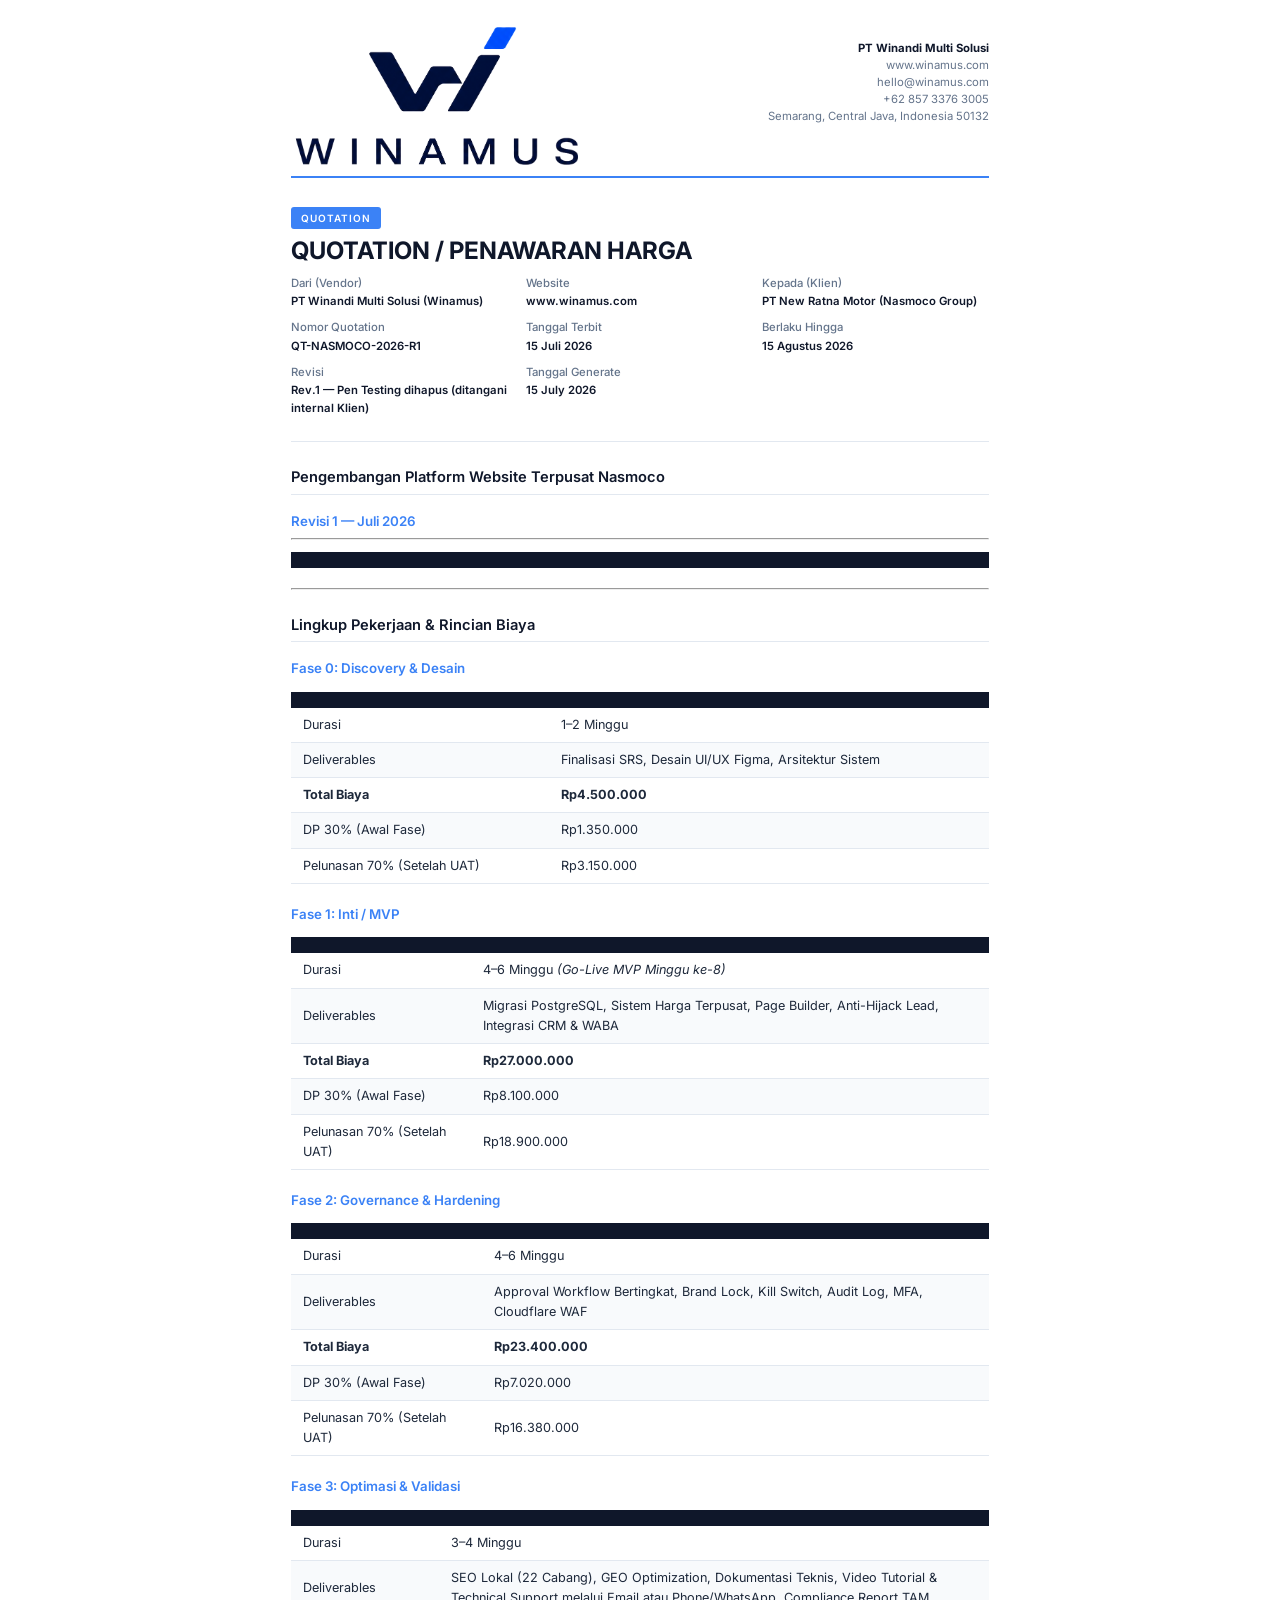
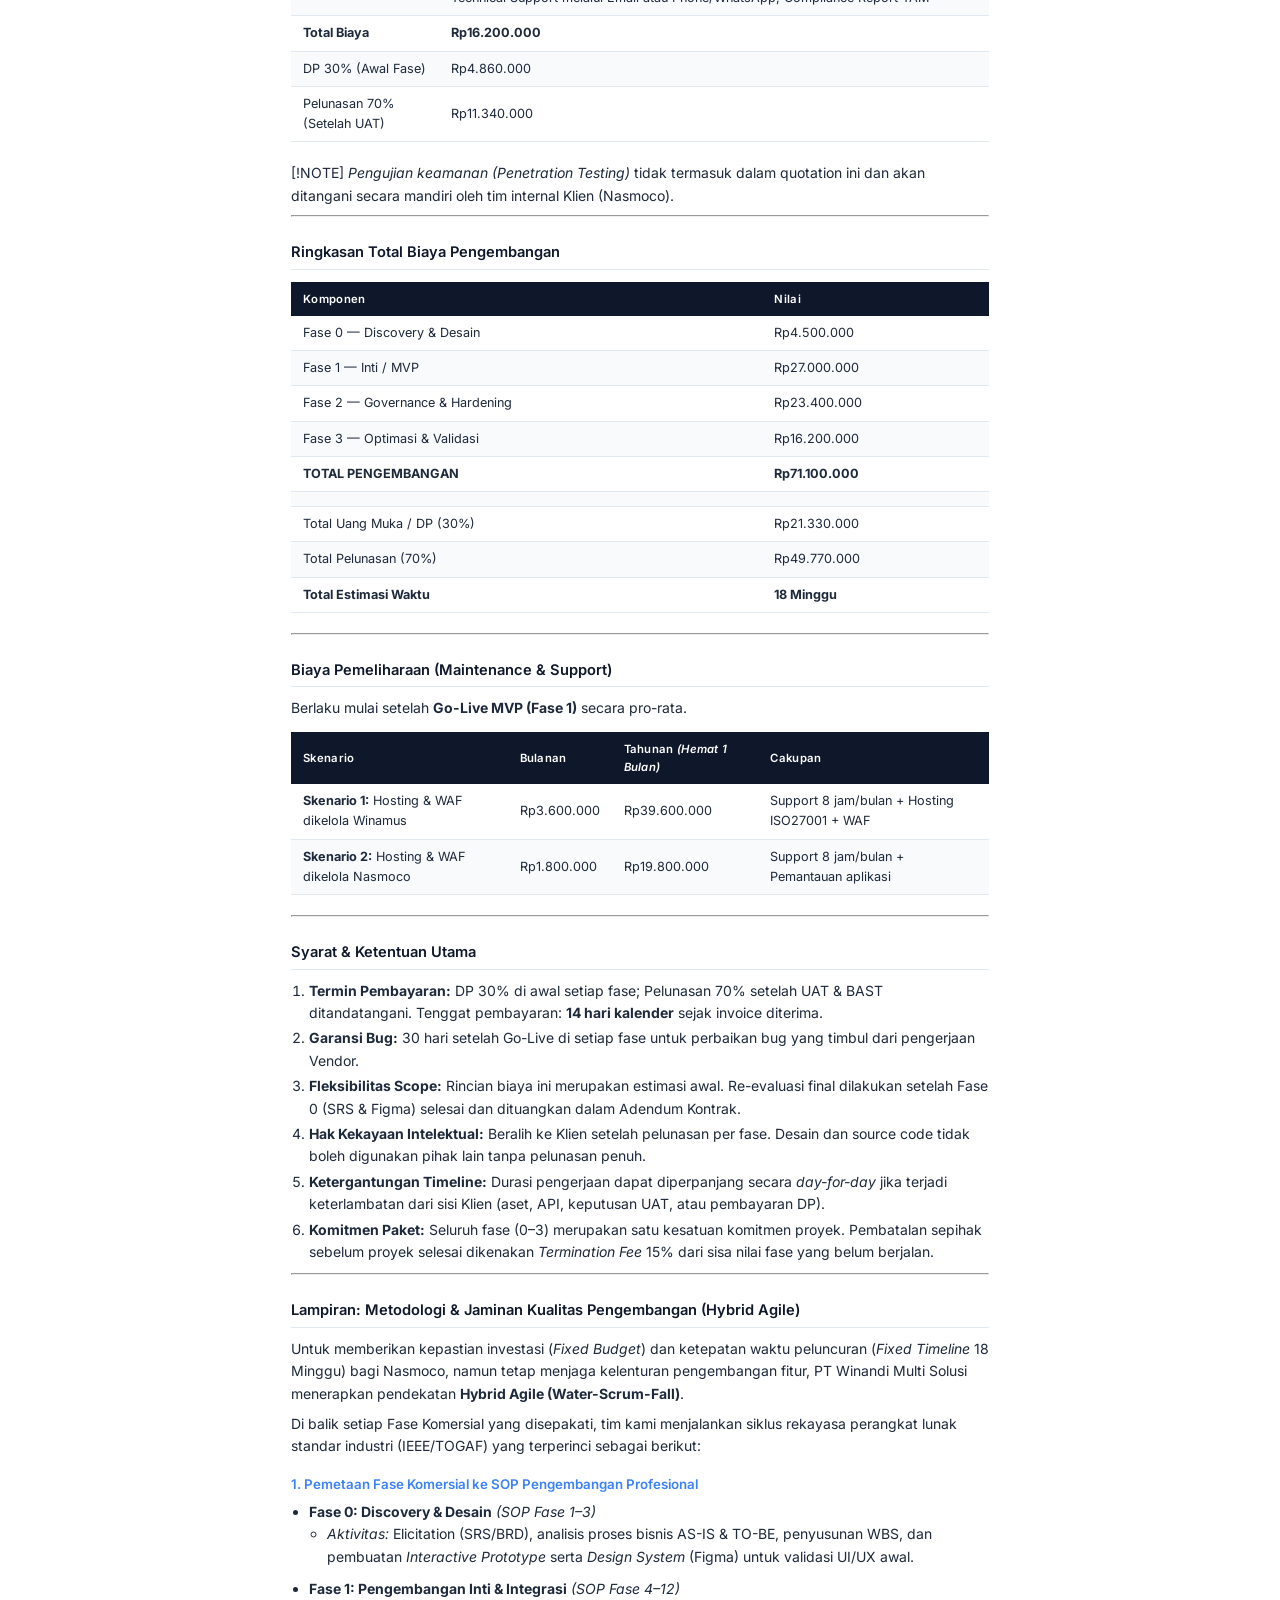
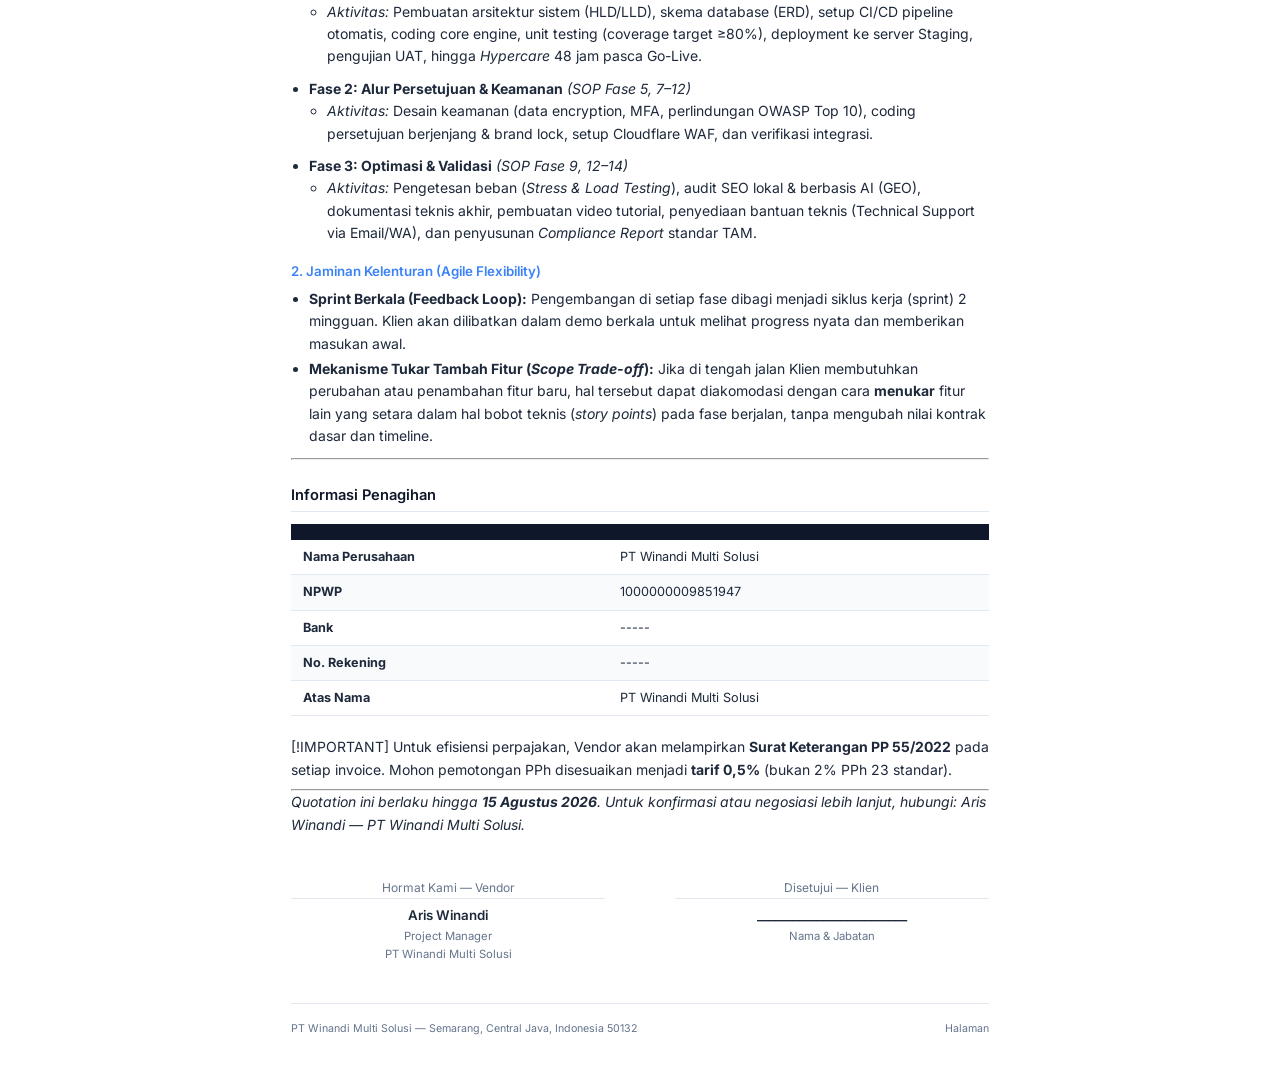
==== dokumen generator/output/Quotation_Nasmoco_Rev1_modern.html @ 472f0f01 "generate update" ====
<!DOCTYPE html>
<html lang="id">
<head>
  <meta charset="UTF-8">
  <meta name="viewport" content="width=device-width, initial-scale=1.0">
  <title>QUOTATION / PENAWARAN HARGA — Winamus</title>
  <style>/* ═══════════════════════════════════════════
   Modern Style — Clean, minimal, tech-forward
   Winamus Document Generator
   ═══════════════════════════════════════════ */

@import url('https://fonts.googleapis.com/css2?family=Inter:wght@300;400;500;600;700&display=swap');

:root {
  --color-primary:    #0F172A;
  --color-secondary:  #3B82F6;
  --color-accent:     #F59E0B;
  --color-text:       #1E293B;
  --color-muted:      #64748B;
  --color-border:     #E2E8F0;
  --color-bg:         #FFFFFF;
  --color-surface:    #F8FAFC;
}

* { box-sizing: border-box; margin: 0; padding: 0; }

body {
  font-family: 'Inter', -apple-system, sans-serif;
  font-size: 10.5pt;
  color: var(--color-text);
  background: var(--color-bg);
  line-height: 1.6;
}

/* ── Page layout ── */
.page { max-width: 794px; margin: 0 auto; padding: 40px 48px; }

/* ── Header / Letterhead ── */
.letterhead {
  display: flex;
  justify-content: space-between;
  align-items: flex-start;
  padding-bottom: 20px;
  border-bottom: 2px solid var(--color-secondary);
  margin-bottom: 28px;
}
.letterhead-logo img {
  height: 150px;
  width: auto;
  margin-top: -20px;
  margin-bottom: -20px;
}
.letterhead-logo .brand-name {
  font-size: 22pt;
  font-weight: 700;
  color: var(--color-primary);
  letter-spacing: -0.5px;
}
.letterhead-info { text-align: right; }
.letterhead-info p { font-size: 8.5pt; color: var(--color-muted); line-height: 1.5; }
.letterhead-info strong { color: var(--color-primary); }

/* ── Document title ── */
.doc-title {
  margin-bottom: 24px;
}
.doc-type-badge {
  display: inline-block;
  background: var(--color-secondary);
  color: white;
  font-size: 7.5pt;
  font-weight: 600;
  letter-spacing: 1px;
  text-transform: uppercase;
  padding: 3px 10px;
  border-radius: 3px;
  margin-bottom: 8px;
}
.doc-title h1 {
  font-size: 18pt;
  font-weight: 700;
  color: var(--color-primary);
  line-height: 1.2;
}
.doc-meta {
  margin-top: 8px;
  display: grid;
  grid-template-columns: repeat(3, 1fr);
  gap: 8px;
}
.doc-meta-item { font-size: 8.5pt; }
.doc-meta-item .label { color: var(--color-muted); font-weight: 500; }
.doc-meta-item .value { color: var(--color-primary); font-weight: 600; }

/* ── Content body ── */
.doc-body h2 {
  font-size: 11pt;
  font-weight: 600;
  color: var(--color-primary);
  margin: 24px 0 10px;
  padding-bottom: 4px;
  border-bottom: 1px solid var(--color-border);
}
.doc-body h3 {
  font-size: 10pt;
  font-weight: 600;
  color: var(--color-secondary);
  margin: 16px 0 6px;
}
.doc-body p { margin-bottom: 8px; }
.doc-body ul, .doc-body ol {
  padding-left: 18px;
  margin-bottom: 10px;
}
.doc-body li { margin-bottom: 3px; }

/* ── Tables ── */
table {
  width: 100%;
  border-collapse: collapse;
  font-size: 9.5pt;
  margin: 12px 0 20px;
}
thead tr { background: var(--color-primary); color: white; }
thead th {
  padding: 8px 12px;
  text-align: left;
  font-weight: 600;
  font-size: 8.5pt;
  letter-spacing: 0.3px;
}
tbody tr:nth-child(even) { background: var(--color-surface); }
tbody td { padding: 7px 12px; border-bottom: 1px solid var(--color-border); }
tfoot tr { background: var(--color-surface); font-weight: 600; }
tfoot td { padding: 8px 12px; border-top: 2px solid var(--color-secondary); }

/* ── Highlight box ── */
.highlight-box {
  background: linear-gradient(135deg, var(--color-primary) 0%, #1E3A5F 100%);
  color: white;
  padding: 16px 20px;
  border-radius: 6px;
  margin: 20px 0;
}
.highlight-box .total-label { font-size: 8.5pt; opacity: 0.7; text-transform: uppercase; letter-spacing: 1px; }
.highlight-box .total-value { font-size: 20pt; font-weight: 700; }

/* ── Signature block ── */
.signature-block {
  margin-top: 40px;
  display: flex;
  justify-content: space-between;
}
.signature-party { text-align: center; width: 45%; }
.signature-party .party-label { font-size: 9pt; color: var(--color-muted); margin-bottom: 60px; }
.signature-party .signature-line { border-top: 1px solid var(--color-border); padding-top: 6px; }
.signature-party .signer-name { font-weight: 600; font-size: 10pt; }
.signature-party .signer-title { font-size: 8.5pt; color: var(--color-muted); }

/* ── Footer ── */
.doc-footer {
  margin-top: 40px;
  padding-top: 16px;
  border-top: 1px solid var(--color-border);
  display: flex;
  justify-content: space-between;
  align-items: center;
}
.doc-footer p { font-size: 8pt; color: var(--color-muted); }
.doc-footer .page-num { font-size: 8pt; color: var(--color-muted); }

/* ── Alert / Note boxes ── */
.note-box {
  background: #EFF6FF;
  border-left: 3px solid var(--color-secondary);
  padding: 10px 14px;
  margin: 12px 0;
  font-size: 9pt;
  border-radius: 0 4px 4px 0;
}
.warning-box {
  background: #FFFBEB;
  border-left: 3px solid var(--color-accent);
  padding: 10px 14px;
  margin: 12px 0;
  font-size: 9pt;
  border-radius: 0 4px 4px 0;
}

/* ── Print / PDF ── */
@media print {
  body { font-size: 10pt; }
  .page { padding: 0; }
  .letterhead { page-break-after: avoid; }
  tr { page-break-inside: avoid; }
}
@page {
  size: A4;
  margin: 20mm 15mm 20mm 15mm;
}
</style>
</head>
<body>
<div class="page">

  
  <div class="letterhead">
    <div class="letterhead-logo">
      
        <img src="[data-uri]" alt="Winamus Logo">
      
    </div>
    <div class="letterhead-info">
      <p><strong>PT Winandi Multi Solusi</strong></p>
      <p>www.winamus.com</p>
      <p>hello@winamus.com</p>
      <p>+62 857 3376 3005</p>
      <p>Semarang, Central Java, Indonesia 50132</p>
    </div>
  </div>

  
  <div class="doc-title">
    <span class="doc-type-badge">QUOTATION</span>
    <h1>QUOTATION / PENAWARAN HARGA</h1>
    <div class="doc-meta">
      
      <div class="doc-meta-item">
        <div class="label">Dari (Vendor)</div>
        <div class="value">PT Winandi Multi Solusi (Winamus)</div>
      </div>
      
      <div class="doc-meta-item">
        <div class="label">Website</div>
        <div class="value">www.winamus.com</div>
      </div>
      
      <div class="doc-meta-item">
        <div class="label">Kepada (Klien)</div>
        <div class="value">PT New Ratna Motor (Nasmoco Group)</div>
      </div>
      
      <div class="doc-meta-item">
        <div class="label">Nomor Quotation</div>
        <div class="value">QT-NASMOCO-2026-R1</div>
      </div>
      
      <div class="doc-meta-item">
        <div class="label">Tanggal Terbit</div>
        <div class="value">15 Juli 2026</div>
      </div>
      
      <div class="doc-meta-item">
        <div class="label">Berlaku Hingga</div>
        <div class="value">15 Agustus 2026</div>
      </div>
      
      <div class="doc-meta-item">
        <div class="label">Revisi</div>
        <div class="value">Rev.1 — Pen Testing dihapus (ditangani internal Klien)</div>
      </div>
      
      <div class="doc-meta-item">
        <div class="label">Tanggal Generate</div>
        <div class="value">15 July 2026</div>
      </div>
    </div>
  </div>

  <hr style="border: none; border-top: 1px solid var(--color-border, #E2E8F0); margin: 0 0 20px;">

  
  <div class="doc-body">
    <h2>Pengembangan Platform Website Terpusat Nasmoco</h2>
<h3>Revisi 1 — Juli 2026</h3>
<hr />
<table>
<thead>
<tr>
  <th></th>
  <th></th>
</tr>
</thead>
<tbody>
</tbody>
</table>
<hr />
<h2>Lingkup Pekerjaan &amp; Rincian Biaya</h2>
<h3>Fase 0: Discovery &amp; Desain</h3>
<table>
<thead>
<tr>
  <th></th>
  <th></th>
</tr>
</thead>
<tbody>
<tr>
  <td>Durasi</td>
  <td>1–2 Minggu</td>
</tr>
<tr>
  <td>Deliverables</td>
  <td>Finalisasi SRS, Desain UI/UX Figma, Arsitektur Sistem</td>
</tr>
<tr>
  <td><strong>Total Biaya</strong></td>
  <td><strong>Rp4.500.000</strong></td>
</tr>
<tr>
  <td>DP 30% (Awal Fase)</td>
  <td>Rp1.350.000</td>
</tr>
<tr>
  <td>Pelunasan 70% (Setelah UAT)</td>
  <td>Rp3.150.000</td>
</tr>
</tbody>
</table>
<h3>Fase 1: Inti / MVP</h3>
<table>
<thead>
<tr>
  <th></th>
  <th></th>
</tr>
</thead>
<tbody>
<tr>
  <td>Durasi</td>
  <td>4–6 Minggu <em>(Go-Live MVP Minggu ke-8)</em></td>
</tr>
<tr>
  <td>Deliverables</td>
  <td>Migrasi PostgreSQL, Sistem Harga Terpusat, Page Builder, Anti-Hijack Lead, Integrasi CRM &amp; WABA</td>
</tr>
<tr>
  <td><strong>Total Biaya</strong></td>
  <td><strong>Rp27.000.000</strong></td>
</tr>
<tr>
  <td>DP 30% (Awal Fase)</td>
  <td>Rp8.100.000</td>
</tr>
<tr>
  <td>Pelunasan 70% (Setelah UAT)</td>
  <td>Rp18.900.000</td>
</tr>
</tbody>
</table>
<h3>Fase 2: Governance &amp; Hardening</h3>
<table>
<thead>
<tr>
  <th></th>
  <th></th>
</tr>
</thead>
<tbody>
<tr>
  <td>Durasi</td>
  <td>4–6 Minggu</td>
</tr>
<tr>
  <td>Deliverables</td>
  <td>Approval Workflow Bertingkat, Brand Lock, Kill Switch, Audit Log, MFA, Cloudflare WAF</td>
</tr>
<tr>
  <td><strong>Total Biaya</strong></td>
  <td><strong>Rp23.400.000</strong></td>
</tr>
<tr>
  <td>DP 30% (Awal Fase)</td>
  <td>Rp7.020.000</td>
</tr>
<tr>
  <td>Pelunasan 70% (Setelah UAT)</td>
  <td>Rp16.380.000</td>
</tr>
</tbody>
</table>
<h3>Fase 3: Optimasi &amp; Validasi</h3>
<table>
<thead>
<tr>
  <th></th>
  <th></th>
</tr>
</thead>
<tbody>
<tr>
  <td>Durasi</td>
  <td>3–4 Minggu</td>
</tr>
<tr>
  <td>Deliverables</td>
  <td>SEO Lokal (22 Cabang), GEO Optimization, Dokumentasi Teknis, Video Tutorial &amp; Technical Support melalui Email atau Phone/WhatsApp, Compliance Report TAM</td>
</tr>
<tr>
  <td><strong>Total Biaya</strong></td>
  <td><strong>Rp16.200.000</strong></td>
</tr>
<tr>
  <td>DP 30% (Awal Fase)</td>
  <td>Rp4.860.000</td>
</tr>
<tr>
  <td>Pelunasan 70% (Setelah UAT)</td>
  <td>Rp11.340.000</td>
</tr>
</tbody>
</table>
<blockquote>
<p>[!NOTE]
<em>Pengujian keamanan (Penetration Testing)</em> tidak termasuk dalam quotation ini dan akan ditangani secara mandiri oleh tim internal Klien (Nasmoco).</p>
</blockquote>
<hr />
<h2>Ringkasan Total Biaya Pengembangan</h2>
<table>
<thead>
<tr>
  <th>Komponen</th>
  <th>Nilai</th>
</tr>
</thead>
<tbody>
<tr>
  <td>Fase 0 — Discovery &amp; Desain</td>
  <td>Rp4.500.000</td>
</tr>
<tr>
  <td>Fase 1 — Inti / MVP</td>
  <td>Rp27.000.000</td>
</tr>
<tr>
  <td>Fase 2 — Governance &amp; Hardening</td>
  <td>Rp23.400.000</td>
</tr>
<tr>
  <td>Fase 3 — Optimasi &amp; Validasi</td>
  <td>Rp16.200.000</td>
</tr>
<tr>
  <td><strong>TOTAL PENGEMBANGAN</strong></td>
  <td><strong>Rp71.100.000</strong></td>
</tr>
<tr>
  <td></td>
  <td></td>
</tr>
<tr>
  <td>Total Uang Muka / DP (30%)</td>
  <td>Rp21.330.000</td>
</tr>
<tr>
  <td>Total Pelunasan (70%)</td>
  <td>Rp49.770.000</td>
</tr>
<tr>
  <td><strong>Total Estimasi Waktu</strong></td>
  <td><strong>18 Minggu</strong></td>
</tr>
</tbody>
</table>
<hr />
<h2>Biaya Pemeliharaan (Maintenance &amp; Support)</h2>
<p>Berlaku mulai setelah <strong>Go-Live MVP (Fase 1)</strong> secara pro-rata.</p>
<table>
<thead>
<tr>
  <th>Skenario</th>
  <th>Bulanan</th>
  <th>Tahunan <em>(Hemat 1 Bulan)</em></th>
  <th>Cakupan</th>
</tr>
</thead>
<tbody>
<tr>
  <td><strong>Skenario 1:</strong> Hosting &amp; WAF dikelola Winamus</td>
  <td>Rp3.600.000</td>
  <td>Rp39.600.000</td>
  <td>Support 8 jam/bulan + Hosting ISO27001 + WAF</td>
</tr>
<tr>
  <td><strong>Skenario 2:</strong> Hosting &amp; WAF dikelola Nasmoco</td>
  <td>Rp1.800.000</td>
  <td>Rp19.800.000</td>
  <td>Support 8 jam/bulan + Pemantauan aplikasi</td>
</tr>
</tbody>
</table>
<hr />
<h2>Syarat &amp; Ketentuan Utama</h2>
<ol>
<li><strong>Termin Pembayaran:</strong> DP 30% di awal setiap fase; Pelunasan 70% setelah UAT &amp; BAST ditandatangani. Tenggat pembayaran: <strong>14 hari kalender</strong> sejak invoice diterima.</li>
<li><strong>Garansi Bug:</strong> 30 hari setelah Go-Live di setiap fase untuk perbaikan bug yang timbul dari pengerjaan Vendor.</li>
<li><strong>Fleksibilitas Scope:</strong> Rincian biaya ini merupakan estimasi awal. Re-evaluasi final dilakukan setelah Fase 0 (SRS &amp; Figma) selesai dan dituangkan dalam Adendum Kontrak.</li>
<li><strong>Hak Kekayaan Intelektual:</strong> Beralih ke Klien setelah pelunasan per fase. Desain dan source code tidak boleh digunakan pihak lain tanpa pelunasan penuh.</li>
<li><strong>Ketergantungan Timeline:</strong> Durasi pengerjaan dapat diperpanjang secara <em>day-for-day</em> jika terjadi keterlambatan dari sisi Klien (aset, API, keputusan UAT, atau pembayaran DP).</li>
<li><strong>Komitmen Paket:</strong> Seluruh fase (0–3) merupakan satu kesatuan komitmen proyek. Pembatalan sepihak sebelum proyek selesai dikenakan <em>Termination Fee</em> 15% dari sisa nilai fase yang belum berjalan.</li>
</ol>
<hr />
<h2>Lampiran: Metodologi &amp; Jaminan Kualitas Pengembangan (Hybrid Agile)</h2>
<p>Untuk memberikan kepastian investasi (<em>Fixed Budget</em>) dan ketepatan waktu peluncuran (<em>Fixed Timeline</em> 18 Minggu) bagi Nasmoco, namun tetap menjaga kelenturan pengembangan fitur, PT Winandi Multi Solusi menerapkan pendekatan <strong>Hybrid Agile (Water-Scrum-Fall)</strong>.</p>
<p>Di balik setiap Fase Komersial yang disepakati, tim kami menjalankan siklus rekayasa perangkat lunak standar industri (IEEE/TOGAF) yang terperinci sebagai berikut:</p>
<h3>1. Pemetaan Fase Komersial ke SOP Pengembangan Profesional</h3>
<ul>
<li><strong>Fase 0: Discovery &amp; Desain</strong> <em>(SOP Fase 1–3)</em><ul>
<li><em>Aktivitas:</em> Elicitation (SRS/BRD), analisis proses bisnis AS-IS &amp; TO-BE, penyusunan WBS, dan pembuatan <em>Interactive Prototype</em> serta <em>Design System</em> (Figma) untuk validasi UI/UX awal.</li>
</ul>
</li>
<li><strong>Fase 1: Pengembangan Inti &amp; Integrasi</strong> <em>(SOP Fase 4–12)</em><ul>
<li><em>Aktivitas:</em> Pembuatan arsitektur sistem (HLD/LLD), skema database (ERD), setup CI/CD pipeline otomatis, coding core engine, unit testing (coverage target ≥80%), deployment ke server Staging, pengujian UAT, hingga <em>Hypercare</em> 48 jam pasca Go-Live.</li>
</ul>
</li>
<li><strong>Fase 2: Alur Persetujuan &amp; Keamanan</strong> <em>(SOP Fase 5, 7–12)</em><ul>
<li><em>Aktivitas:</em> Desain keamanan (data encryption, MFA, perlindungan OWASP Top 10), coding persetujuan berjenjang &amp; brand lock, setup Cloudflare WAF, dan verifikasi integrasi.</li>
</ul>
</li>
<li><strong>Fase 3: Optimasi &amp; Validasi</strong> <em>(SOP Fase 9, 12–14)</em><ul>
<li><em>Aktivitas:</em> Pengetesan beban (<em>Stress &amp; Load Testing</em>), audit SEO lokal &amp; berbasis AI (GEO), dokumentasi teknis akhir, pembuatan video tutorial, penyediaan bantuan teknis (Technical Support via Email/WA), dan penyusunan <em>Compliance Report</em> standar TAM.</li>
</ul>
</li>
</ul>
<h3>2. Jaminan Kelenturan (Agile Flexibility)</h3>
<ul>
<li><strong>Sprint Berkala (Feedback Loop):</strong> Pengembangan di setiap fase dibagi menjadi siklus kerja (sprint) 2 mingguan. Klien akan dilibatkan dalam demo berkala untuk melihat progress nyata dan memberikan masukan awal.</li>
<li><strong>Mekanisme Tukar Tambah Fitur (<em>Scope Trade-off</em>):</strong> Jika di tengah jalan Klien membutuhkan perubahan atau penambahan fitur baru, hal tersebut dapat diakomodasi dengan cara <strong>menukar</strong> fitur lain yang setara dalam hal bobot teknis (<em>story points</em>) pada fase berjalan, tanpa mengubah nilai kontrak dasar dan timeline.</li>
</ul>
<hr />
<h2>Informasi Penagihan</h2>
<table>
<thead>
<tr>
  <th></th>
  <th></th>
</tr>
</thead>
<tbody>
<tr>
  <td><strong>Nama Perusahaan</strong></td>
  <td>PT Winandi Multi Solusi</td>
</tr>
<tr>
  <td><strong>NPWP</strong></td>
  <td>1000000009851947</td>
</tr>
<tr>
  <td><strong>Bank</strong></td>
  <td>-----</td>
</tr>
<tr>
  <td><strong>No. Rekening</strong></td>
  <td>-----</td>
</tr>
<tr>
  <td><strong>Atas Nama</strong></td>
  <td>PT Winandi Multi Solusi</td>
</tr>
</tbody>
</table>
<blockquote>
<p>[!IMPORTANT]
Untuk efisiensi perpajakan, Vendor akan melampirkan <strong>Surat Keterangan PP 55/2022</strong> pada setiap invoice. Mohon pemotongan PPh disesuaikan menjadi <strong>tarif 0,5%</strong> (bukan 2% PPh 23 standar).</p>
</blockquote>
<hr />
<p><em>Quotation ini berlaku hingga <strong>15 Agustus 2026</strong>. Untuk konfirmasi atau negosiasi lebih lanjut, hubungi: Aris Winandi — PT Winandi Multi Solusi.</em></p>

  </div>

  
  <div class="signature-block">
    <div class="signature-party">
      <span class="party-label">Hormat Kami — Vendor</span>
      <div class="signature-line">
        <div class="signer-name">Aris Winandi</div>
        <div class="signer-title">Project Manager</div>
        <div class="signer-title">PT Winandi Multi Solusi</div>
      </div>
    </div>
    <div class="signature-party">
      <span class="party-label">Disetujui — Klien</span>
      <div class="signature-line">
        <div class="signer-name">_________________________</div>
        <div class="signer-title">Nama & Jabatan</div>
      </div>
    </div>
  </div>

  
  <div class="doc-footer">
    <p>PT Winandi Multi Solusi &mdash; Semarang, Central Java, Indonesia 50132</p>
    <p class="page-num">Halaman <span class="pagenum"></span></p>
  </div>

</div>
</body>
</html>
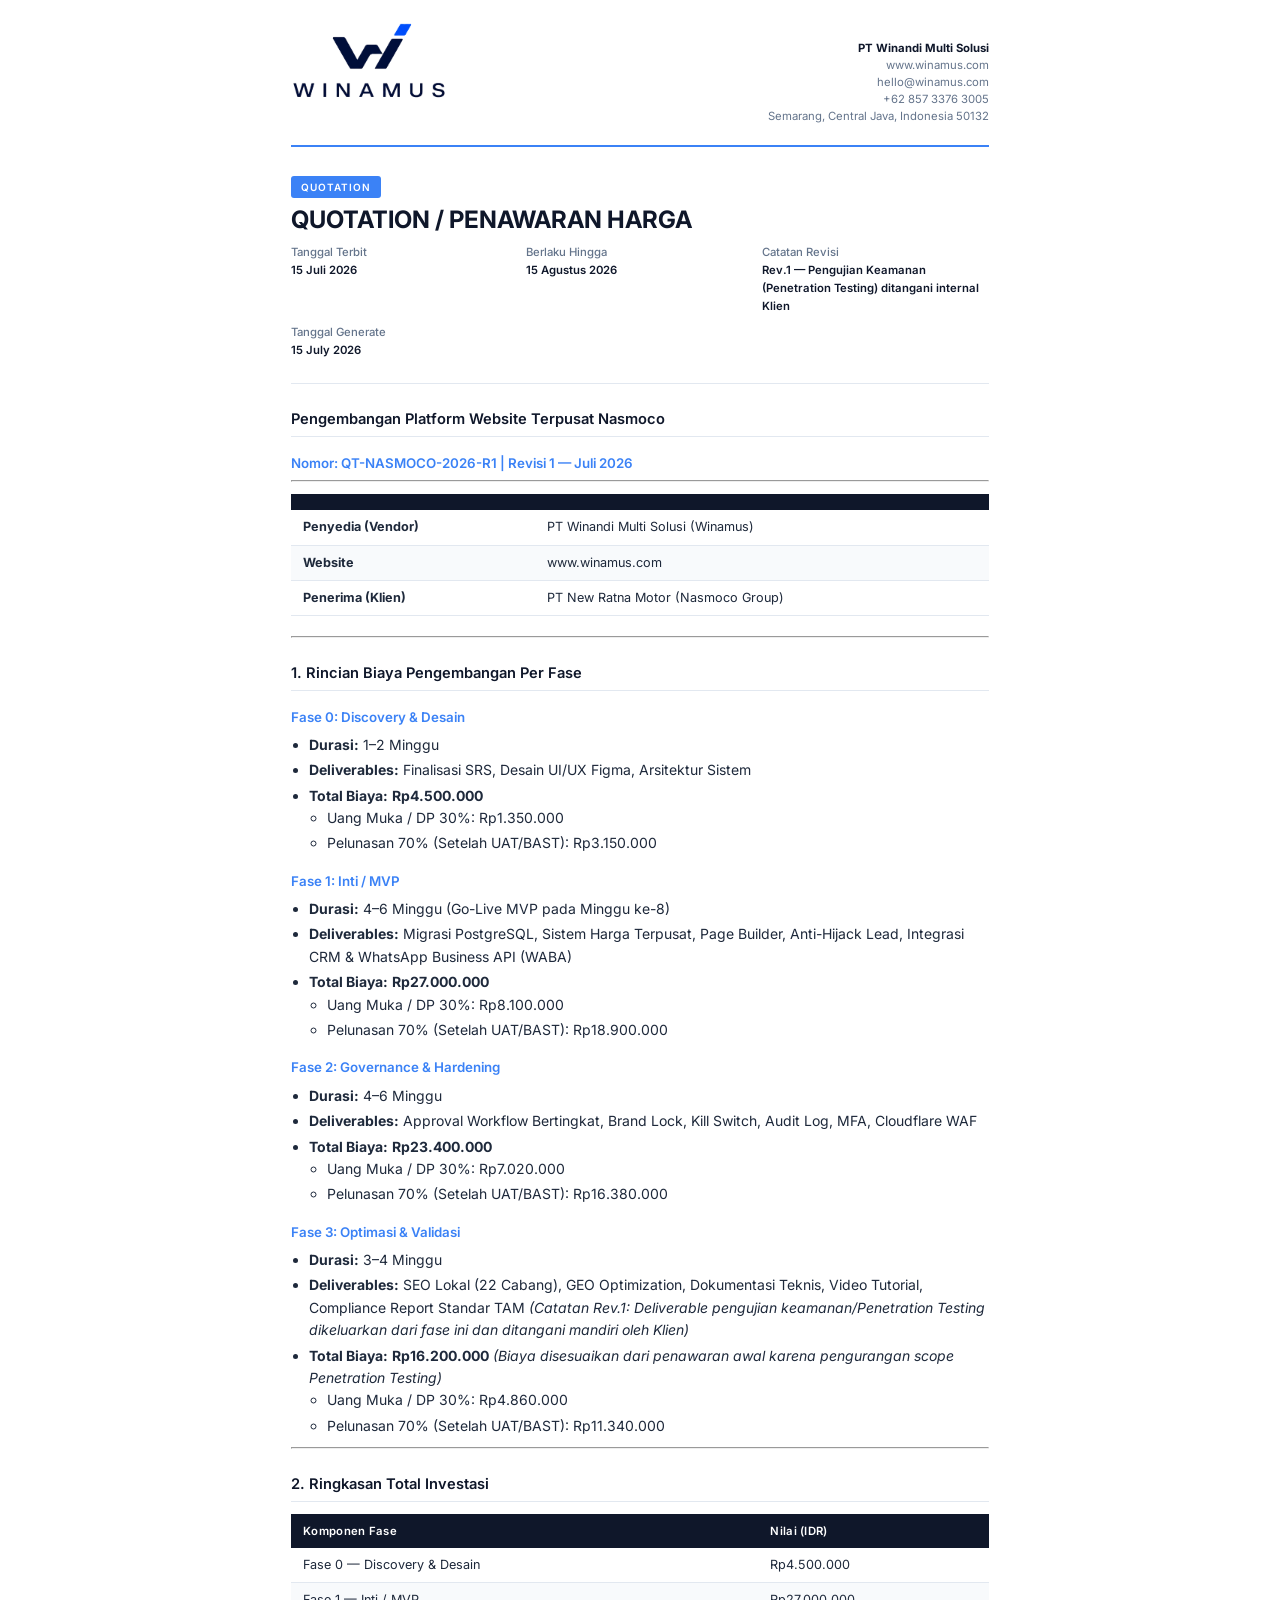
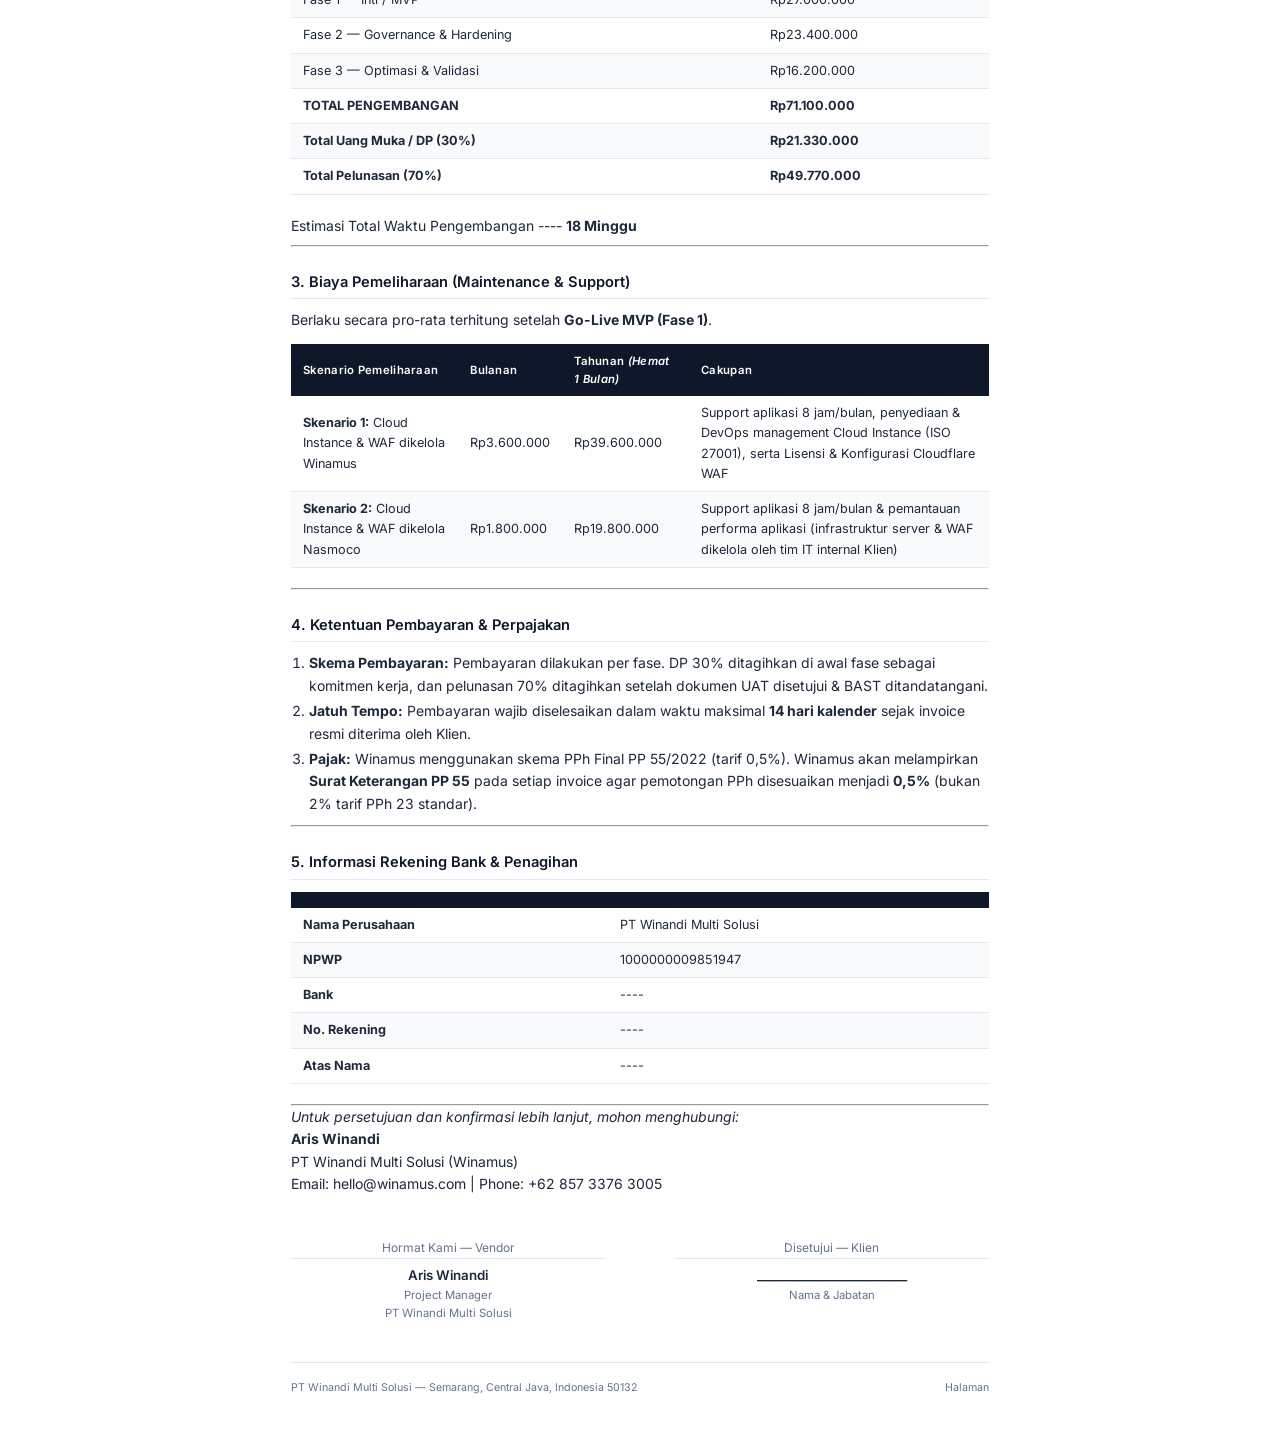
==== commit 19394d2e: "add some change" ====
--- a/dokumen generator/output/Quotation_Nasmoco_Rev1_modern.html
+++ b/dokumen generator/output/Quotation_Nasmoco_Rev1_modern.html
@@ -45,7 +45,7 @@
   margin-bottom: 28px;
 }
 .letterhead-logo img {
-  height: 150px;
+  height: 80px;
   width: auto;
   margin-top: -20px;
   margin-bottom: -20px;
@@ -226,26 +226,6 @@
     <div class="doc-meta">
       
       <div class="doc-meta-item">
-        <div class="label">Dari (Vendor)</div>
-        <div class="value">PT Winandi Multi Solusi (Winamus)</div>
-      </div>
-      
-      <div class="doc-meta-item">
-        <div class="label">Website</div>
-        <div class="value">www.winamus.com</div>
-      </div>
-      
-      <div class="doc-meta-item">
-        <div class="label">Kepada (Klien)</div>
-        <div class="value">PT New Ratna Motor (Nasmoco Group)</div>
-      </div>
-      
-      <div class="doc-meta-item">
-        <div class="label">Nomor Quotation</div>
-        <div class="value">QT-NASMOCO-2026-R1</div>
-      </div>
-      
-      <div class="doc-meta-item">
         <div class="label">Tanggal Terbit</div>
         <div class="value">15 Juli 2026</div>
       </div>
@@ -256,8 +236,8 @@
       </div>
       
       <div class="doc-meta-item">
-        <div class="label">Revisi</div>
-        <div class="value">Rev.1 — Pen Testing dihapus (ditangani internal Klien)</div>
+        <div class="label">Catatan Revisi</div>
+        <div class="value">Rev.1 — Pengujian Keamanan (Penetration Testing) ditangani internal Klien</div>
       </div>
       
       <div class="doc-meta-item">
@@ -272,7 +252,7 @@
   
   <div class="doc-body">
     <h2>Pengembangan Platform Website Terpusat Nasmoco</h2>
-<h3>Revisi 1 — Juli 2026</h3>
+<h3>Nomor: QT-NASMOCO-2026-R1 | Revisi 1 — Juli 2026</h3>
 <hr />
 <table>
 <thead>
@@ -282,193 +262,110 @@
 </tr>
 </thead>
 <tbody>
+<tr>
+  <td><strong>Penyedia (Vendor)</strong></td>
+  <td>PT Winandi Multi Solusi (Winamus)</td>
+</tr>
+<tr>
+  <td><strong>Website</strong></td>
+  <td>www.winamus.com</td>
+</tr>
+<tr>
+  <td><strong>Penerima (Klien)</strong></td>
+  <td>PT New Ratna Motor (Nasmoco Group)</td>
+</tr>
 </tbody>
 </table>
 <hr />
-<h2>Lingkup Pekerjaan &amp; Rincian Biaya</h2>
+<h2>1. Rincian Biaya Pengembangan Per Fase</h2>
 <h3>Fase 0: Discovery &amp; Desain</h3>
+<ul>
+<li><strong>Durasi:</strong> 1–2 Minggu</li>
+<li><strong>Deliverables:</strong> Finalisasi SRS, Desain UI/UX Figma, Arsitektur Sistem</li>
+<li><strong>Total Biaya:</strong> <strong>Rp4.500.000</strong><ul>
+<li>Uang Muka / DP 30%: Rp1.350.000</li>
+<li>Pelunasan 70% (Setelah UAT/BAST): Rp3.150.000</li>
+</ul>
+</li>
+</ul>
+<h3>Fase 1: Inti / MVP</h3>
+<ul>
+<li><strong>Durasi:</strong> 4–6 Minggu (Go-Live MVP pada Minggu ke-8)</li>
+<li><strong>Deliverables:</strong> Migrasi PostgreSQL, Sistem Harga Terpusat, Page Builder, Anti-Hijack Lead, Integrasi CRM &amp; WhatsApp Business API (WABA)</li>
+<li><strong>Total Biaya:</strong> <strong>Rp27.000.000</strong><ul>
+<li>Uang Muka / DP 30%: Rp8.100.000</li>
+<li>Pelunasan 70% (Setelah UAT/BAST): Rp18.900.000</li>
+</ul>
+</li>
+</ul>
+<h3>Fase 2: Governance &amp; Hardening</h3>
+<ul>
+<li><strong>Durasi:</strong> 4–6 Minggu</li>
+<li><strong>Deliverables:</strong> Approval Workflow Bertingkat, Brand Lock, Kill Switch, Audit Log, MFA, Cloudflare WAF</li>
+<li><strong>Total Biaya:</strong> <strong>Rp23.400.000</strong><ul>
+<li>Uang Muka / DP 30%: Rp7.020.000</li>
+<li>Pelunasan 70% (Setelah UAT/BAST): Rp16.380.000</li>
+</ul>
+</li>
+</ul>
+<h3>Fase 3: Optimasi &amp; Validasi</h3>
+<ul>
+<li><strong>Durasi:</strong> 3–4 Minggu</li>
+<li><strong>Deliverables:</strong> SEO Lokal (22 Cabang), GEO Optimization, Dokumentasi Teknis, Video Tutorial, Compliance Report Standar TAM <em>(Catatan Rev.1: Deliverable pengujian keamanan/Penetration Testing dikeluarkan dari fase ini dan ditangani mandiri oleh Klien)</em></li>
+<li><strong>Total Biaya:</strong> <strong>Rp16.200.000</strong> <em>(Biaya disesuaikan dari penawaran awal karena pengurangan scope Penetration Testing)</em><ul>
+<li>Uang Muka / DP 30%: Rp4.860.000</li>
+<li>Pelunasan 70% (Setelah UAT/BAST): Rp11.340.000</li>
+</ul>
+</li>
+</ul>
+<hr />
+<h2>2. Ringkasan Total Investasi</h2>
 <table>
 <thead>
 <tr>
-  <th></th>
-  <th></th>
+  <th>Komponen Fase</th>
+  <th>Nilai (IDR)</th>
 </tr>
 </thead>
 <tbody>
 <tr>
-  <td>Durasi</td>
-  <td>1–2 Minggu</td>
-</tr>
-<tr>
-  <td>Deliverables</td>
-  <td>Finalisasi SRS, Desain UI/UX Figma, Arsitektur Sistem</td>
-</tr>
-<tr>
-  <td><strong>Total Biaya</strong></td>
-  <td><strong>Rp4.500.000</strong></td>
-</tr>
-<tr>
-  <td>DP 30% (Awal Fase)</td>
-  <td>Rp1.350.000</td>
-</tr>
-<tr>
-  <td>Pelunasan 70% (Setelah UAT)</td>
-  <td>Rp3.150.000</td>
+  <td>Fase 0 — Discovery &amp; Desain</td>
+  <td>Rp4.500.000</td>
+</tr>
+<tr>
+  <td>Fase 1 — Inti / MVP</td>
+  <td>Rp27.000.000</td>
+</tr>
+<tr>
+  <td>Fase 2 — Governance &amp; Hardening</td>
+  <td>Rp23.400.000</td>
+</tr>
+<tr>
+  <td>Fase 3 — Optimasi &amp; Validasi</td>
+  <td>Rp16.200.000</td>
+</tr>
+<tr>
+  <td><strong>TOTAL PENGEMBANGAN</strong></td>
+  <td><strong>Rp71.100.000</strong></td>
+</tr>
+<tr>
+  <td><strong>Total Uang Muka / DP (30%)</strong></td>
+  <td><strong>Rp21.330.000</strong></td>
+</tr>
+<tr>
+  <td><strong>Total Pelunasan (70%)</strong></td>
+  <td><strong>Rp49.770.000</strong></td>
 </tr>
 </tbody>
 </table>
-<h3>Fase 1: Inti / MVP</h3>
+<p>Estimasi Total Waktu Pengembangan  ---- <strong>18 Minggu</strong></p>
+<hr />
+<h2>3. Biaya Pemeliharaan (Maintenance &amp; Support)</h2>
+<p>Berlaku secara pro-rata terhitung setelah <strong>Go-Live MVP (Fase 1)</strong>.</p>
 <table>
 <thead>
 <tr>
-  <th></th>
-  <th></th>
-</tr>
-</thead>
-<tbody>
-<tr>
-  <td>Durasi</td>
-  <td>4–6 Minggu <em>(Go-Live MVP Minggu ke-8)</em></td>
-</tr>
-<tr>
-  <td>Deliverables</td>
-  <td>Migrasi PostgreSQL, Sistem Harga Terpusat, Page Builder, Anti-Hijack Lead, Integrasi CRM &amp; WABA</td>
-</tr>
-<tr>
-  <td><strong>Total Biaya</strong></td>
-  <td><strong>Rp27.000.000</strong></td>
-</tr>
-<tr>
-  <td>DP 30% (Awal Fase)</td>
-  <td>Rp8.100.000</td>
-</tr>
-<tr>
-  <td>Pelunasan 70% (Setelah UAT)</td>
-  <td>Rp18.900.000</td>
-</tr>
-</tbody>
-</table>
-<h3>Fase 2: Governance &amp; Hardening</h3>
-<table>
-<thead>
-<tr>
-  <th></th>
-  <th></th>
-</tr>
-</thead>
-<tbody>
-<tr>
-  <td>Durasi</td>
-  <td>4–6 Minggu</td>
-</tr>
-<tr>
-  <td>Deliverables</td>
-  <td>Approval Workflow Bertingkat, Brand Lock, Kill Switch, Audit Log, MFA, Cloudflare WAF</td>
-</tr>
-<tr>
-  <td><strong>Total Biaya</strong></td>
-  <td><strong>Rp23.400.000</strong></td>
-</tr>
-<tr>
-  <td>DP 30% (Awal Fase)</td>
-  <td>Rp7.020.000</td>
-</tr>
-<tr>
-  <td>Pelunasan 70% (Setelah UAT)</td>
-  <td>Rp16.380.000</td>
-</tr>
-</tbody>
-</table>
-<h3>Fase 3: Optimasi &amp; Validasi</h3>
-<table>
-<thead>
-<tr>
-  <th></th>
-  <th></th>
-</tr>
-</thead>
-<tbody>
-<tr>
-  <td>Durasi</td>
-  <td>3–4 Minggu</td>
-</tr>
-<tr>
-  <td>Deliverables</td>
-  <td>SEO Lokal (22 Cabang), GEO Optimization, Dokumentasi Teknis, Video Tutorial &amp; Technical Support melalui Email atau Phone/WhatsApp, Compliance Report TAM</td>
-</tr>
-<tr>
-  <td><strong>Total Biaya</strong></td>
-  <td><strong>Rp16.200.000</strong></td>
-</tr>
-<tr>
-  <td>DP 30% (Awal Fase)</td>
-  <td>Rp4.860.000</td>
-</tr>
-<tr>
-  <td>Pelunasan 70% (Setelah UAT)</td>
-  <td>Rp11.340.000</td>
-</tr>
-</tbody>
-</table>
-<blockquote>
-<p>[!NOTE]
-<em>Pengujian keamanan (Penetration Testing)</em> tidak termasuk dalam quotation ini dan akan ditangani secara mandiri oleh tim internal Klien (Nasmoco).</p>
-</blockquote>
-<hr />
-<h2>Ringkasan Total Biaya Pengembangan</h2>
-<table>
-<thead>
-<tr>
-  <th>Komponen</th>
-  <th>Nilai</th>
-</tr>
-</thead>
-<tbody>
-<tr>
-  <td>Fase 0 — Discovery &amp; Desain</td>
-  <td>Rp4.500.000</td>
-</tr>
-<tr>
-  <td>Fase 1 — Inti / MVP</td>
-  <td>Rp27.000.000</td>
-</tr>
-<tr>
-  <td>Fase 2 — Governance &amp; Hardening</td>
-  <td>Rp23.400.000</td>
-</tr>
-<tr>
-  <td>Fase 3 — Optimasi &amp; Validasi</td>
-  <td>Rp16.200.000</td>
-</tr>
-<tr>
-  <td><strong>TOTAL PENGEMBANGAN</strong></td>
-  <td><strong>Rp71.100.000</strong></td>
-</tr>
-<tr>
-  <td></td>
-  <td></td>
-</tr>
-<tr>
-  <td>Total Uang Muka / DP (30%)</td>
-  <td>Rp21.330.000</td>
-</tr>
-<tr>
-  <td>Total Pelunasan (70%)</td>
-  <td>Rp49.770.000</td>
-</tr>
-<tr>
-  <td><strong>Total Estimasi Waktu</strong></td>
-  <td><strong>18 Minggu</strong></td>
-</tr>
-</tbody>
-</table>
-<hr />
-<h2>Biaya Pemeliharaan (Maintenance &amp; Support)</h2>
-<p>Berlaku mulai setelah <strong>Go-Live MVP (Fase 1)</strong> secara pro-rata.</p>
-<table>
-<thead>
-<tr>
-  <th>Skenario</th>
+  <th>Skenario Pemeliharaan</th>
   <th>Bulanan</th>
   <th>Tahunan <em>(Hemat 1 Bulan)</em></th>
   <th>Cakupan</th>
@@ -476,59 +373,28 @@
 </thead>
 <tbody>
 <tr>
-  <td><strong>Skenario 1:</strong> Hosting &amp; WAF dikelola Winamus</td>
+  <td><strong>Skenario 1:</strong> Cloud Instance &amp; WAF dikelola Winamus</td>
   <td>Rp3.600.000</td>
   <td>Rp39.600.000</td>
-  <td>Support 8 jam/bulan + Hosting ISO27001 + WAF</td>
-</tr>
-<tr>
-  <td><strong>Skenario 2:</strong> Hosting &amp; WAF dikelola Nasmoco</td>
+  <td>Support aplikasi 8 jam/bulan, penyediaan &amp; DevOps management Cloud Instance (ISO 27001), serta Lisensi &amp; Konfigurasi Cloudflare WAF</td>
+</tr>
+<tr>
+  <td><strong>Skenario 2:</strong> Cloud Instance &amp; WAF dikelola Nasmoco</td>
   <td>Rp1.800.000</td>
   <td>Rp19.800.000</td>
-  <td>Support 8 jam/bulan + Pemantauan aplikasi</td>
+  <td>Support aplikasi 8 jam/bulan &amp; pemantauan performa aplikasi (infrastruktur server &amp; WAF dikelola oleh tim IT internal Klien)</td>
 </tr>
 </tbody>
 </table>
 <hr />
-<h2>Syarat &amp; Ketentuan Utama</h2>
+<h2>4. Ketentuan Pembayaran &amp; Perpajakan</h2>
 <ol>
-<li><strong>Termin Pembayaran:</strong> DP 30% di awal setiap fase; Pelunasan 70% setelah UAT &amp; BAST ditandatangani. Tenggat pembayaran: <strong>14 hari kalender</strong> sejak invoice diterima.</li>
-<li><strong>Garansi Bug:</strong> 30 hari setelah Go-Live di setiap fase untuk perbaikan bug yang timbul dari pengerjaan Vendor.</li>
-<li><strong>Fleksibilitas Scope:</strong> Rincian biaya ini merupakan estimasi awal. Re-evaluasi final dilakukan setelah Fase 0 (SRS &amp; Figma) selesai dan dituangkan dalam Adendum Kontrak.</li>
-<li><strong>Hak Kekayaan Intelektual:</strong> Beralih ke Klien setelah pelunasan per fase. Desain dan source code tidak boleh digunakan pihak lain tanpa pelunasan penuh.</li>
-<li><strong>Ketergantungan Timeline:</strong> Durasi pengerjaan dapat diperpanjang secara <em>day-for-day</em> jika terjadi keterlambatan dari sisi Klien (aset, API, keputusan UAT, atau pembayaran DP).</li>
-<li><strong>Komitmen Paket:</strong> Seluruh fase (0–3) merupakan satu kesatuan komitmen proyek. Pembatalan sepihak sebelum proyek selesai dikenakan <em>Termination Fee</em> 15% dari sisa nilai fase yang belum berjalan.</li>
+<li><strong>Skema Pembayaran:</strong> Pembayaran dilakukan per fase. DP 30% ditagihkan di awal fase sebagai komitmen kerja, dan pelunasan 70% ditagihkan setelah dokumen UAT disetujui &amp; BAST ditandatangani.</li>
+<li><strong>Jatuh Tempo:</strong> Pembayaran wajib diselesaikan dalam waktu maksimal <strong>14 hari kalender</strong> sejak invoice resmi diterima oleh Klien.</li>
+<li><strong>Pajak:</strong> Winamus menggunakan skema PPh Final PP 55/2022 (tarif 0,5%). Winamus akan melampirkan <strong>Surat Keterangan PP 55</strong> pada setiap invoice agar pemotongan PPh disesuaikan menjadi <strong>0,5%</strong> (bukan 2% tarif PPh 23 standar).</li>
 </ol>
 <hr />
-<h2>Lampiran: Metodologi &amp; Jaminan Kualitas Pengembangan (Hybrid Agile)</h2>
-<p>Untuk memberikan kepastian investasi (<em>Fixed Budget</em>) dan ketepatan waktu peluncuran (<em>Fixed Timeline</em> 18 Minggu) bagi Nasmoco, namun tetap menjaga kelenturan pengembangan fitur, PT Winandi Multi Solusi menerapkan pendekatan <strong>Hybrid Agile (Water-Scrum-Fall)</strong>.</p>
-<p>Di balik setiap Fase Komersial yang disepakati, tim kami menjalankan siklus rekayasa perangkat lunak standar industri (IEEE/TOGAF) yang terperinci sebagai berikut:</p>
-<h3>1. Pemetaan Fase Komersial ke SOP Pengembangan Profesional</h3>
-<ul>
-<li><strong>Fase 0: Discovery &amp; Desain</strong> <em>(SOP Fase 1–3)</em><ul>
-<li><em>Aktivitas:</em> Elicitation (SRS/BRD), analisis proses bisnis AS-IS &amp; TO-BE, penyusunan WBS, dan pembuatan <em>Interactive Prototype</em> serta <em>Design System</em> (Figma) untuk validasi UI/UX awal.</li>
-</ul>
-</li>
-<li><strong>Fase 1: Pengembangan Inti &amp; Integrasi</strong> <em>(SOP Fase 4–12)</em><ul>
-<li><em>Aktivitas:</em> Pembuatan arsitektur sistem (HLD/LLD), skema database (ERD), setup CI/CD pipeline otomatis, coding core engine, unit testing (coverage target ≥80%), deployment ke server Staging, pengujian UAT, hingga <em>Hypercare</em> 48 jam pasca Go-Live.</li>
-</ul>
-</li>
-<li><strong>Fase 2: Alur Persetujuan &amp; Keamanan</strong> <em>(SOP Fase 5, 7–12)</em><ul>
-<li><em>Aktivitas:</em> Desain keamanan (data encryption, MFA, perlindungan OWASP Top 10), coding persetujuan berjenjang &amp; brand lock, setup Cloudflare WAF, dan verifikasi integrasi.</li>
-</ul>
-</li>
-<li><strong>Fase 3: Optimasi &amp; Validasi</strong> <em>(SOP Fase 9, 12–14)</em><ul>
-<li><em>Aktivitas:</em> Pengetesan beban (<em>Stress &amp; Load Testing</em>), audit SEO lokal &amp; berbasis AI (GEO), dokumentasi teknis akhir, pembuatan video tutorial, penyediaan bantuan teknis (Technical Support via Email/WA), dan penyusunan <em>Compliance Report</em> standar TAM.</li>
-</ul>
-</li>
-</ul>
-<h3>2. Jaminan Kelenturan (Agile Flexibility)</h3>
-<ul>
-<li><strong>Sprint Berkala (Feedback Loop):</strong> Pengembangan di setiap fase dibagi menjadi siklus kerja (sprint) 2 mingguan. Klien akan dilibatkan dalam demo berkala untuk melihat progress nyata dan memberikan masukan awal.</li>
-<li><strong>Mekanisme Tukar Tambah Fitur (<em>Scope Trade-off</em>):</strong> Jika di tengah jalan Klien membutuhkan perubahan atau penambahan fitur baru, hal tersebut dapat diakomodasi dengan cara <strong>menukar</strong> fitur lain yang setara dalam hal bobot teknis (<em>story points</em>) pada fase berjalan, tanpa mengubah nilai kontrak dasar dan timeline.</li>
-</ul>
-<hr />
-<h2>Informasi Penagihan</h2>
+<h2>5. Informasi Rekening Bank &amp; Penagihan</h2>
 <table>
 <thead>
 <tr>
@@ -547,24 +413,23 @@
 </tr>
 <tr>
   <td><strong>Bank</strong></td>
-  <td>-----</td>
+  <td>----</td>
 </tr>
 <tr>
   <td><strong>No. Rekening</strong></td>
-  <td>-----</td>
+  <td>----</td>
 </tr>
 <tr>
   <td><strong>Atas Nama</strong></td>
-  <td>PT Winandi Multi Solusi</td>
+  <td>----</td>
 </tr>
 </tbody>
 </table>
-<blockquote>
-<p>[!IMPORTANT]
-Untuk efisiensi perpajakan, Vendor akan melampirkan <strong>Surat Keterangan PP 55/2022</strong> pada setiap invoice. Mohon pemotongan PPh disesuaikan menjadi <strong>tarif 0,5%</strong> (bukan 2% PPh 23 standar).</p>
-</blockquote>
-<hr />
-<p><em>Quotation ini berlaku hingga <strong>15 Agustus 2026</strong>. Untuk konfirmasi atau negosiasi lebih lanjut, hubungi: Aris Winandi — PT Winandi Multi Solusi.</em></p>
+<hr />
+<p><em>Untuk persetujuan dan konfirmasi lebih lanjut, mohon menghubungi:</em><br />
+<strong>Aris Winandi</strong><br />
+PT Winandi Multi Solusi (Winamus)<br />
+Email: hello@winamus.com | Phone: +62 857 3376 3005</p>
 
   </div>
 
